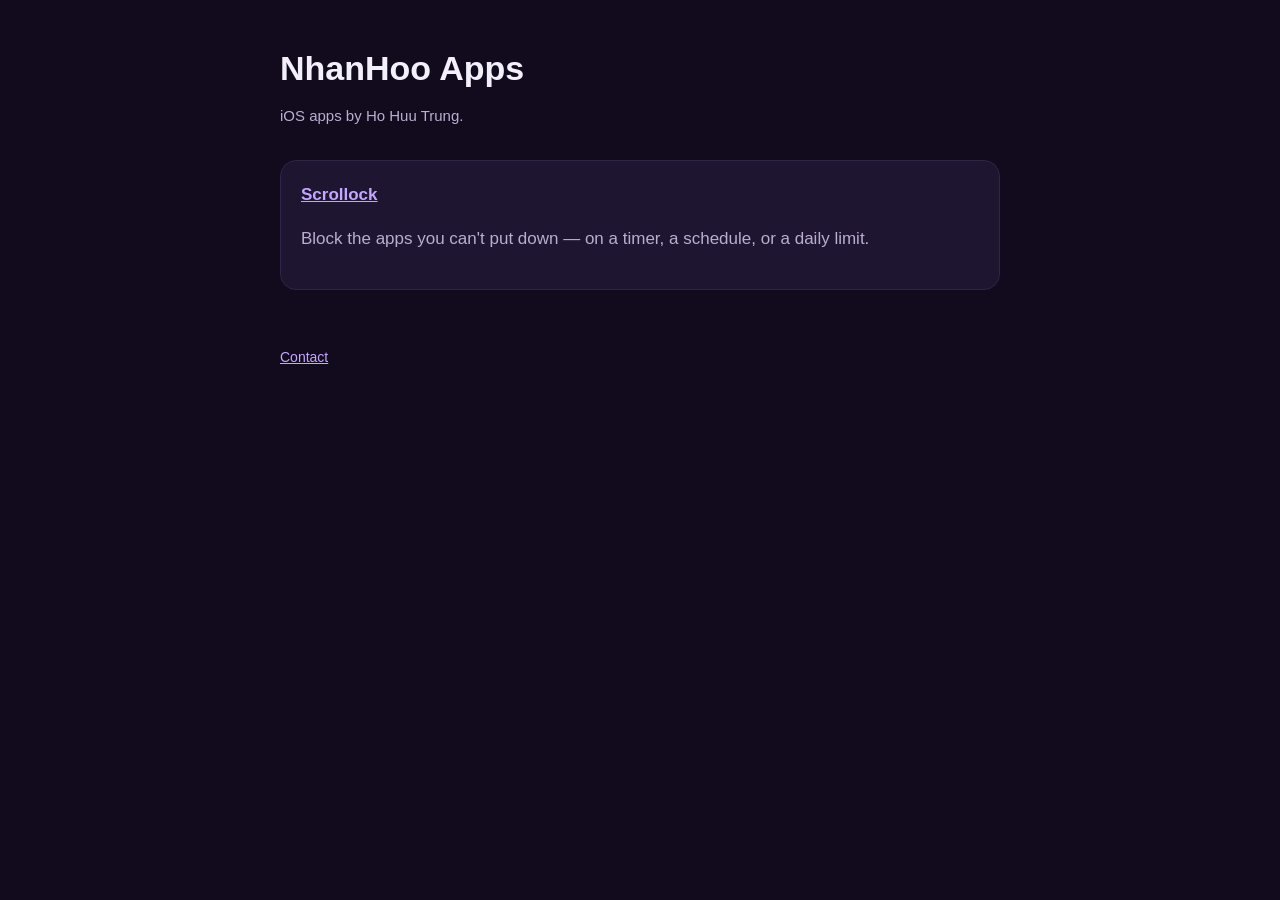
==== index.html @ b6da2d18 "Scrollock site: home, privacy policy, help & FAQ, app-ads.txt Co-Authored-By: Claude Opus 5.5 <norep" ====
<!doctype html>
<html lang="en">
<head>
  <meta charset="utf-8">
  <meta name="viewport" content="width=device-width, initial-scale=1">
  <title>NhanHoo Apps</title>
  <meta name="description" content="iOS apps by Ho Huu Trung.">
  <link rel="stylesheet" href="style.css">
</head>
<body>
<main>
  <h1>NhanHoo Apps</h1>
  <p class="meta">iOS apps by Ho Huu Trung.</p>

  <div class="card">
    <strong><a href="scrollock/">Scrollock</a></strong>
    <p>Block the apps you can't put down — on a timer, a schedule, or a daily limit.</p>
  </div>

  <footer>
    <a href="mailto:nhanhoo23ios@gmail.com">Contact</a>
  </footer>
</main>
</body>
</html>
---- style.css ----
:root {
  --bg: #120b1e;
  --surface: #1e1530;
  --border: #2f2445;
  --text: #f4f0fb;
  --text-secondary: #b9aed0;
  --accent: #8b5cf6;
  --accent-end: #d946ef;
}

* { box-sizing: border-box; }

body {
  margin: 0;
  background: var(--bg);
  color: var(--text);
  font: 17px/1.6 -apple-system, BlinkMacSystemFont, "SF Pro Text", "Segoe UI", Roboto, sans-serif;
  -webkit-font-smoothing: antialiased;
}

main {
  max-width: 760px;
  margin: 0 auto;
  padding: 48px 20px 64px;
}

header.site {
  display: flex;
  align-items: center;
  gap: 12px;
  margin-bottom: 32px;
}

header.site a { color: var(--text); text-decoration: none; font-weight: 700; font-size: 20px; }

.logo {
  width: 40px;
  height: 40px;
  border-radius: 10px;
  background: linear-gradient(135deg, var(--accent), var(--accent-end));
}

h1 { font-size: 34px; line-height: 1.2; margin: 0 0 8px; }
h2 { font-size: 22px; margin: 40px 0 8px; }
h3 { font-size: 18px; margin: 24px 0 4px; }
p, li { color: var(--text-secondary); }
strong { color: var(--text); }
a { color: #c4a6ff; }

.meta { color: var(--text-secondary); font-size: 15px; margin-bottom: 32px; }

.card {
  background: var(--surface);
  border: 1px solid var(--border);
  border-radius: 16px;
  padding: 20px;
  margin: 16px 0;
}

.links { display: flex; flex-wrap: wrap; gap: 12px; margin-top: 24px; }

.button {
  display: inline-block;
  padding: 12px 20px;
  border-radius: 999px;
  background: linear-gradient(90deg, var(--accent), var(--accent-end));
  color: #fff;
  text-decoration: none;
  font-weight: 600;
}

.button.secondary { background: var(--surface); border: 1px solid var(--border); }

table { width: 100%; border-collapse: collapse; margin: 12px 0; font-size: 15px; }
th, td { text-align: left; padding: 10px 8px; border-bottom: 1px solid var(--border); vertical-align: top; }
th { color: var(--text); }
td { color: var(--text-secondary); }

footer { margin-top: 56px; font-size: 14px; color: var(--text-secondary); }
footer a { margin-right: 16px; }
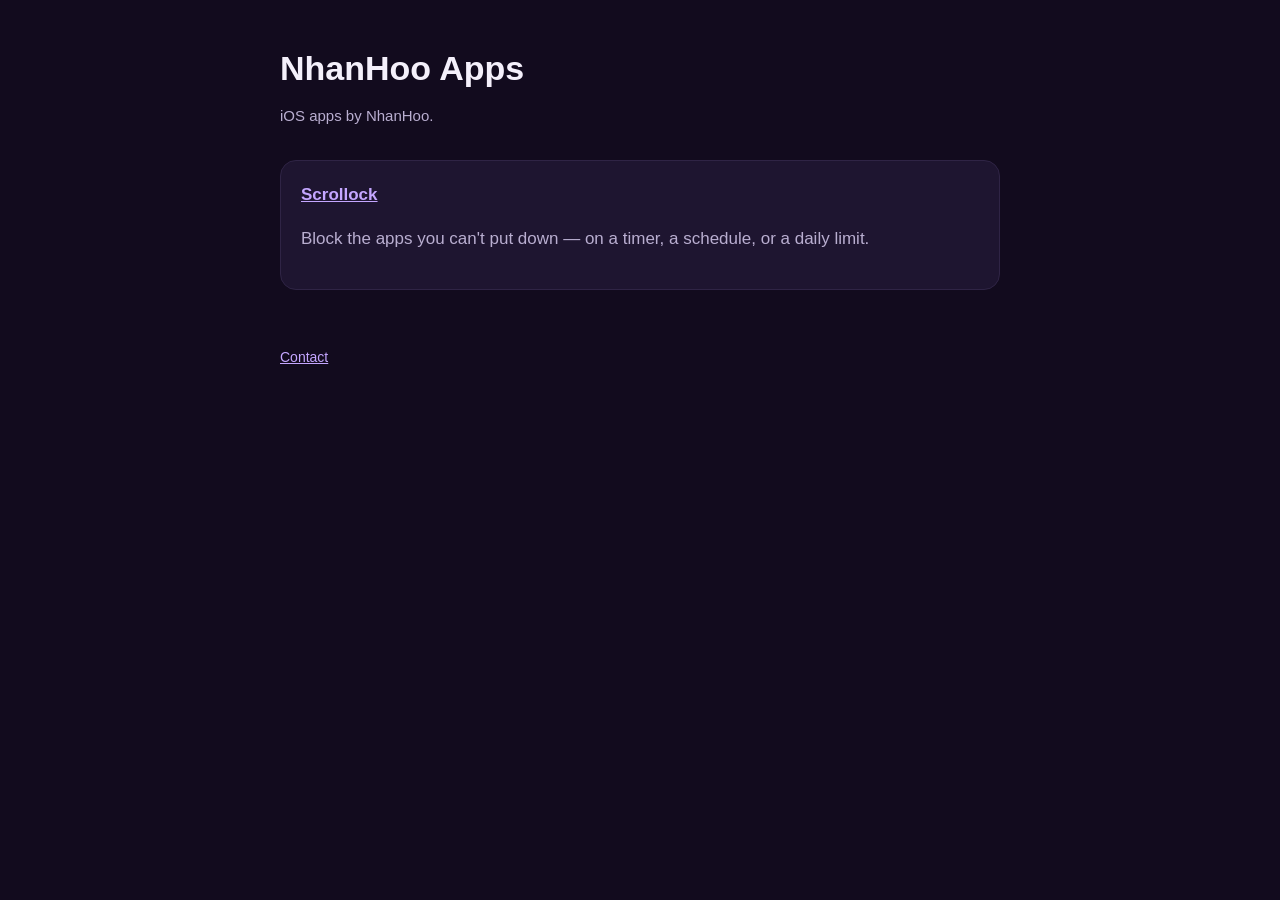
==== commit a4121983: "Home: iOS apps by NhanHoo Co-Authored-By: Claude Opus 5.5 <noreply@anthropic.com>" ====
--- a/index.html
+++ b/index.html
@@ -4,13 +4,13 @@
   <meta charset="utf-8">
   <meta name="viewport" content="width=device-width, initial-scale=1">
   <title>NhanHoo Apps</title>
-  <meta name="description" content="iOS apps by Ho Huu Trung.">
+  <meta name="description" content="iOS apps by NhanHoo.">
   <link rel="stylesheet" href="style.css">
 </head>
 <body>
 <main>
   <h1>NhanHoo Apps</h1>
-  <p class="meta">iOS apps by Ho Huu Trung.</p>
+  <p class="meta">iOS apps by NhanHoo.</p>
 
   <div class="card">
     <strong><a href="scrollock/">Scrollock</a></strong>
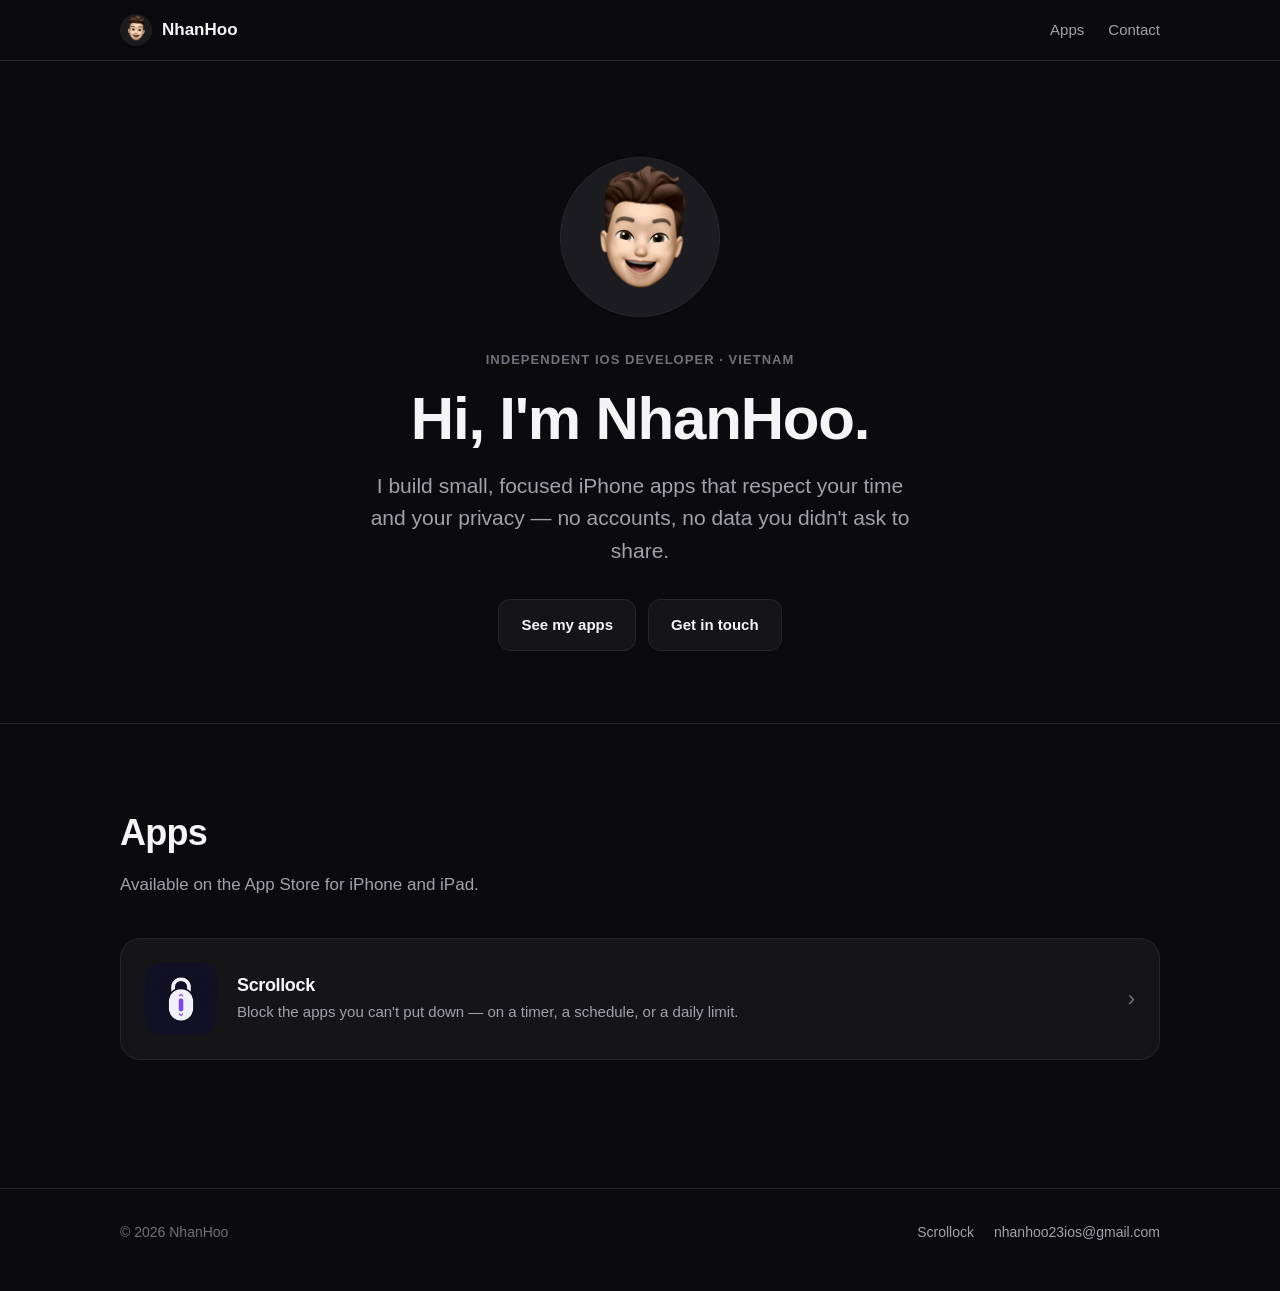
==== commit db547454: "Site redesign: neutral dark theme, developer profile with avatar, Scrollock landing page with screen" ====
--- a/index.html
+++ b/index.html
@@ -3,23 +3,63 @@
 <head>
   <meta charset="utf-8">
   <meta name="viewport" content="width=device-width, initial-scale=1">
-  <title>NhanHoo Apps</title>
-  <meta name="description" content="iOS apps by NhanHoo.">
+  <title>NhanHoo — Independent iOS Developer</title>
+  <meta name="description" content="NhanHoo is an independent iOS developer from Vietnam building small, focused apps that respect your time and privacy.">
+  <meta property="og:title" content="NhanHoo — Independent iOS Developer">
+  <meta property="og:description" content="Small, focused iPhone apps that respect your time and privacy.">
+  <meta property="og:image" content="https://nhanhoo23.github.io/assets/avatar.png">
+  <link rel="icon" type="image/png" href="assets/avatar.png">
+  <link rel="apple-touch-icon" href="assets/avatar.png">
   <link rel="stylesheet" href="style.css">
 </head>
 <body>
+<header class="nav">
+  <div class="container">
+    <a class="brand" href="./"><img class="round" src="assets/avatar.png" alt="">NhanHoo</a>
+    <nav class="nav-links">
+      <a href="#apps">Apps</a>
+      <a href="mailto:nhanhoo23ios@gmail.com">Contact</a>
+    </nav>
+  </div>
+</header>
+
 <main>
-  <h1>NhanHoo Apps</h1>
-  <p class="meta">iOS apps by NhanHoo.</p>
+  <section class="profile">
+    <div class="container">
+      <img class="avatar large" src="assets/avatar.png" alt="NhanHoo">
+      <span class="eyebrow">Independent iOS developer · Vietnam</span>
+      <h1>Hi, I'm NhanHoo.</h1>
+      <p class="lead">I build small, focused iPhone apps that respect your time and your privacy — no accounts, no data you didn't ask to share.</p>
+      <div class="actions">
+        <a class="button" href="#apps">See my apps</a>
+        <a class="button" href="mailto:nhanhoo23ios@gmail.com">Get in touch</a>
+      </div>
+    </div>
+  </section>
 
-  <div class="card">
-    <strong><a href="scrollock/">Scrollock</a></strong>
-    <p>Block the apps you can't put down — on a timer, a schedule, or a daily limit.</p>
+  <section id="apps">
+    <div class="container">
+      <div class="section-head">
+        <h2>Apps</h2>
+        <p>Available on the App Store for iPhone and iPad.</p>
+      </div>
+      <a class="card app-row" href="scrollock/">
+        <img src="scrollock/icon.png" alt="Scrollock app icon">
+        <div>
+          <h3>Scrollock</h3>
+          <p>Block the apps you can't put down — on a timer, a schedule, or a daily limit.</p>
+        </div>
+        <span class="chev" aria-hidden="true">›</span>
+      </a>
+    </div>
+  </section>
+</main>
+
+<footer class="footer">
+  <div class="container">
+    <span>© 2026 NhanHoo</span>
+    <nav><a href="scrollock/">Scrollock</a><a href="mailto:nhanhoo23ios@gmail.com">nhanhoo23ios@gmail.com</a></nav>
   </div>
-
-  <footer>
-    <a href="mailto:nhanhoo23ios@gmail.com">Contact</a>
-  </footer>
-</main>
+</footer>
 </body>
 </html>
--- a/style.css
+++ b/style.css
@@ -1,80 +1,168 @@
 :root {
-  --bg: #120b1e;
-  --surface: #1e1530;
-  --border: #2f2445;
-  --text: #f4f0fb;
-  --text-secondary: #b9aed0;
-  --accent: #8b5cf6;
-  --accent-end: #d946ef;
+  --bg: #0b0b0d;
+  --surface: #151518;
+  --surface-raised: #1c1c20;
+  --border: #26262b;
+  --text: #f5f5f7;
+  --text-secondary: #a1a1aa;
+  --text-tertiary: #71717a;
+  --link: #e4e4e7;
+  --radius: 20px;
+  --max: 1080px;
+  --prose: 720px;
 }
 
 * { box-sizing: border-box; }
+
+html { scroll-behavior: smooth; }
 
 body {
   margin: 0;
   background: var(--bg);
   color: var(--text);
-  font: 17px/1.6 -apple-system, BlinkMacSystemFont, "SF Pro Text", "Segoe UI", Roboto, sans-serif;
+  font: 17px/1.6 -apple-system, BlinkMacSystemFont, "SF Pro Text", "Inter", "Segoe UI", Roboto, sans-serif;
   -webkit-font-smoothing: antialiased;
 }
 
-main {
-  max-width: 760px;
-  margin: 0 auto;
-  padding: 48px 20px 64px;
+img { max-width: 100%; display: block; }
+
+a { color: var(--link); text-underline-offset: 3px; text-decoration-color: var(--text-tertiary); }
+a:hover { text-decoration-color: var(--text); }
+
+.container { max-width: var(--max); margin: 0 auto; padding: 0 20px; }
+
+/* Nav */
+.nav {
+  position: sticky;
+  top: 0;
+  z-index: 10;
+  background: rgba(11, 11, 13, 0.78);
+  backdrop-filter: saturate(180%) blur(16px);
+  -webkit-backdrop-filter: saturate(180%) blur(16px);
+  border-bottom: 1px solid var(--border);
 }
 
-header.site {
-  display: flex;
+.nav .container { display: flex; align-items: center; justify-content: space-between; height: 60px; gap: 16px; }
+
+.brand { display: flex; align-items: center; gap: 10px; color: var(--text); text-decoration: none; font-weight: 600; font-size: 17px; }
+.brand img { width: 32px; height: 32px; border-radius: 8px; }
+.brand img.round { border-radius: 50%; background: var(--surface-raised); }
+
+.nav-links { display: flex; align-items: center; gap: 24px; }
+.nav-links a { color: var(--text-secondary); text-decoration: none; font-size: 15px; }
+.nav-links a:hover, .nav-links a[aria-current] { color: var(--text); }
+
+/* Type */
+h1, h2, h3 { color: var(--text); letter-spacing: -0.02em; }
+h1 { font-size: clamp(36px, 6vw, 60px); line-height: 1.05; margin: 0 0 20px; font-weight: 700; }
+h2 { font-size: clamp(26px, 3.6vw, 36px); line-height: 1.15; margin: 0 0 12px; font-weight: 700; }
+h3 { font-size: 18px; line-height: 1.3; margin: 0 0 6px; font-weight: 600; }
+p, li { color: var(--text-secondary); }
+strong { color: var(--text); font-weight: 600; }
+
+.eyebrow { display: inline-block; font-size: 13px; font-weight: 600; letter-spacing: 0.08em; text-transform: uppercase; color: var(--text-tertiary); margin-bottom: 16px; }
+.tag { display: inline-block; margin-left: 6px; padding: 2px 8px; border-radius: 999px; border: 1px solid var(--border); font-size: 11px; font-weight: 600; letter-spacing: 0.06em; text-transform: uppercase; color: var(--text-secondary); vertical-align: middle; }
+.lead { font-size: clamp(18px, 2.2vw, 21px); line-height: 1.55; max-width: 560px; }
+
+/* Buttons */
+.actions { display: flex; flex-wrap: wrap; align-items: center; gap: 12px; margin-top: 32px; }
+.badge img { height: 52px; width: auto; }
+
+.button {
+  display: inline-flex;
   align-items: center;
-  gap: 12px;
-  margin-bottom: 32px;
+  height: 52px;
+  padding: 0 22px;
+  border-radius: 12px;
+  border: 1px solid var(--border);
+  background: var(--surface);
+  color: var(--text);
+  text-decoration: none;
+  font-weight: 600;
+  font-size: 15px;
 }
+.button:hover { background: var(--surface-raised); }
 
-header.site a { color: var(--text); text-decoration: none; font-weight: 700; font-size: 20px; }
+/* Sections */
+section { padding: 88px 0; }
+section + section { border-top: 1px solid var(--border); }
+.section-head { max-width: 620px; margin-bottom: 40px; }
 
-.logo {
-  width: 40px;
-  height: 40px;
-  border-radius: 10px;
-  background: linear-gradient(135deg, var(--accent), var(--accent-end));
-}
+.hero { padding: 72px 0 88px; }
+.hero-grid { display: grid; grid-template-columns: 1.1fr 0.9fr; gap: 56px; align-items: center; }
+.hero-shot { justify-self: center; width: min(340px, 100%); border-radius: 28px; box-shadow: 0 30px 80px rgba(0, 0, 0, 0.6); }
+.app-icon { width: 88px; height: 88px; border-radius: 20px; margin-bottom: 24px; box-shadow: 0 10px 30px rgba(0, 0, 0, 0.5); }
 
-h1 { font-size: 34px; line-height: 1.2; margin: 0 0 8px; }
-h2 { font-size: 22px; margin: 40px 0 8px; }
-h3 { font-size: 18px; margin: 24px 0 4px; }
-p, li { color: var(--text-secondary); }
-strong { color: var(--text); }
-a { color: #c4a6ff; }
+.trust { display: grid; grid-template-columns: repeat(3, 1fr); gap: 16px; margin-top: 56px; }
+.trust div { padding: 18px 20px; border: 1px solid var(--border); border-radius: 14px; background: var(--surface); }
+.trust strong { display: block; font-size: 15px; }
+.trust span { font-size: 14px; color: var(--text-secondary); }
 
-.meta { color: var(--text-secondary); font-size: 15px; margin-bottom: 32px; }
+.grid { display: grid; grid-template-columns: repeat(3, 1fr); gap: 16px; }
 
 .card {
   background: var(--surface);
   border: 1px solid var(--border);
-  border-radius: 16px;
-  padding: 20px;
-  margin: 16px 0;
+  border-radius: var(--radius);
+  padding: 24px;
 }
+.card p { margin: 0; font-size: 15px; }
+.card .icon { width: 40px; height: 40px; border-radius: 10px; background: var(--surface-raised); border: 1px solid var(--border); display: grid; place-items: center; margin-bottom: 16px; }
+.card .icon svg { width: 20px; height: 20px; stroke: var(--text); fill: none; stroke-width: 1.8; stroke-linecap: round; stroke-linejoin: round; }
 
-.links { display: flex; flex-wrap: wrap; gap: 12px; margin-top: 24px; }
+.gallery { display: flex; gap: 16px; overflow-x: auto; scroll-snap-type: x mandatory; padding-bottom: 12px; scrollbar-width: thin; }
+.gallery img { flex: 0 0 auto; width: 240px; border-radius: 18px; scroll-snap-align: start; border: 1px solid var(--border); }
 
-.button {
-  display: inline-block;
-  padding: 12px 20px;
-  border-radius: 999px;
-  background: linear-gradient(90deg, var(--accent), var(--accent-end));
-  color: #fff;
-  text-decoration: none;
-  font-weight: 600;
-}
+.pro { display: grid; grid-template-columns: 1fr 1fr; gap: 16px; }
+.pro ul { margin: 12px 0 0; padding-left: 20px; }
+.pro li { margin: 6px 0; font-size: 15px; }
+.fine { font-size: 13px; color: var(--text-tertiary); margin-top: 20px; }
 
-.button.secondary { background: var(--surface); border: 1px solid var(--border); }
+/* Developer */
+.dev { display: flex; align-items: center; gap: 24px; }
+.avatar { width: 96px; height: 96px; border-radius: 50%; background: var(--surface-raised); border: 1px solid var(--border); flex: 0 0 auto; }
+.avatar.large { width: 160px; height: 160px; }
+.dev p { margin: 4px 0 0; }
+
+.profile { text-align: center; padding: 96px 0 72px; }
+.profile .avatar { margin: 0 auto 28px; }
+.profile .lead { margin: 0 auto; }
+.profile .actions { justify-content: center; }
+
+.app-row { display: flex; align-items: center; gap: 20px; text-decoration: none; transition: background 0.2s; }
+.app-row:hover { background: var(--surface-raised); }
+.app-row img { width: 72px; height: 72px; border-radius: 16px; flex: 0 0 auto; }
+.app-row h3 { margin: 0; }
+.app-row p { margin: 2px 0 0; }
+.app-row .chev { margin-left: auto; color: var(--text-tertiary); font-size: 22px; }
+
+/* Prose pages */
+.prose { max-width: var(--prose); margin: 0 auto; padding: 64px 20px 32px; }
+.prose h1 { font-size: clamp(32px, 5vw, 44px); }
+.prose h2 { font-size: 22px; margin: 44px 0 8px; }
+.prose h3 { margin: 28px 0 4px; }
+.prose .card { margin: 24px 0; }
+.prose .card p, .prose .card li { font-size: 16px; }
+.meta { color: var(--text-tertiary); font-size: 15px; margin-bottom: 32px; }
 
 table { width: 100%; border-collapse: collapse; margin: 12px 0; font-size: 15px; }
 th, td { text-align: left; padding: 10px 8px; border-bottom: 1px solid var(--border); vertical-align: top; }
 th { color: var(--text); }
 td { color: var(--text-secondary); }
 
-footer { margin-top: 56px; font-size: 14px; color: var(--text-secondary); }
-footer a { margin-right: 16px; }
+/* Footer */
+.footer { border-top: 1px solid var(--border); padding: 32px 0 48px; margin-top: 40px; }
+.footer .container { display: flex; flex-wrap: wrap; justify-content: space-between; gap: 16px; font-size: 14px; color: var(--text-tertiary); }
+.footer nav { display: flex; flex-wrap: wrap; gap: 20px; }
+.footer a { color: var(--text-secondary); text-decoration: none; }
+.footer a:hover { color: var(--text); }
+
+@media (max-width: 820px) {
+  .hero-grid, .pro { grid-template-columns: 1fr; }
+  .hero { padding-top: 48px; }
+  .hero-shot { width: min(300px, 80%); }
+  .grid, .trust { grid-template-columns: 1fr; }
+  section { padding: 64px 0; }
+  .nav-links .hide-sm { display: none; }
+  .dev { flex-direction: column; text-align: center; }
+}
